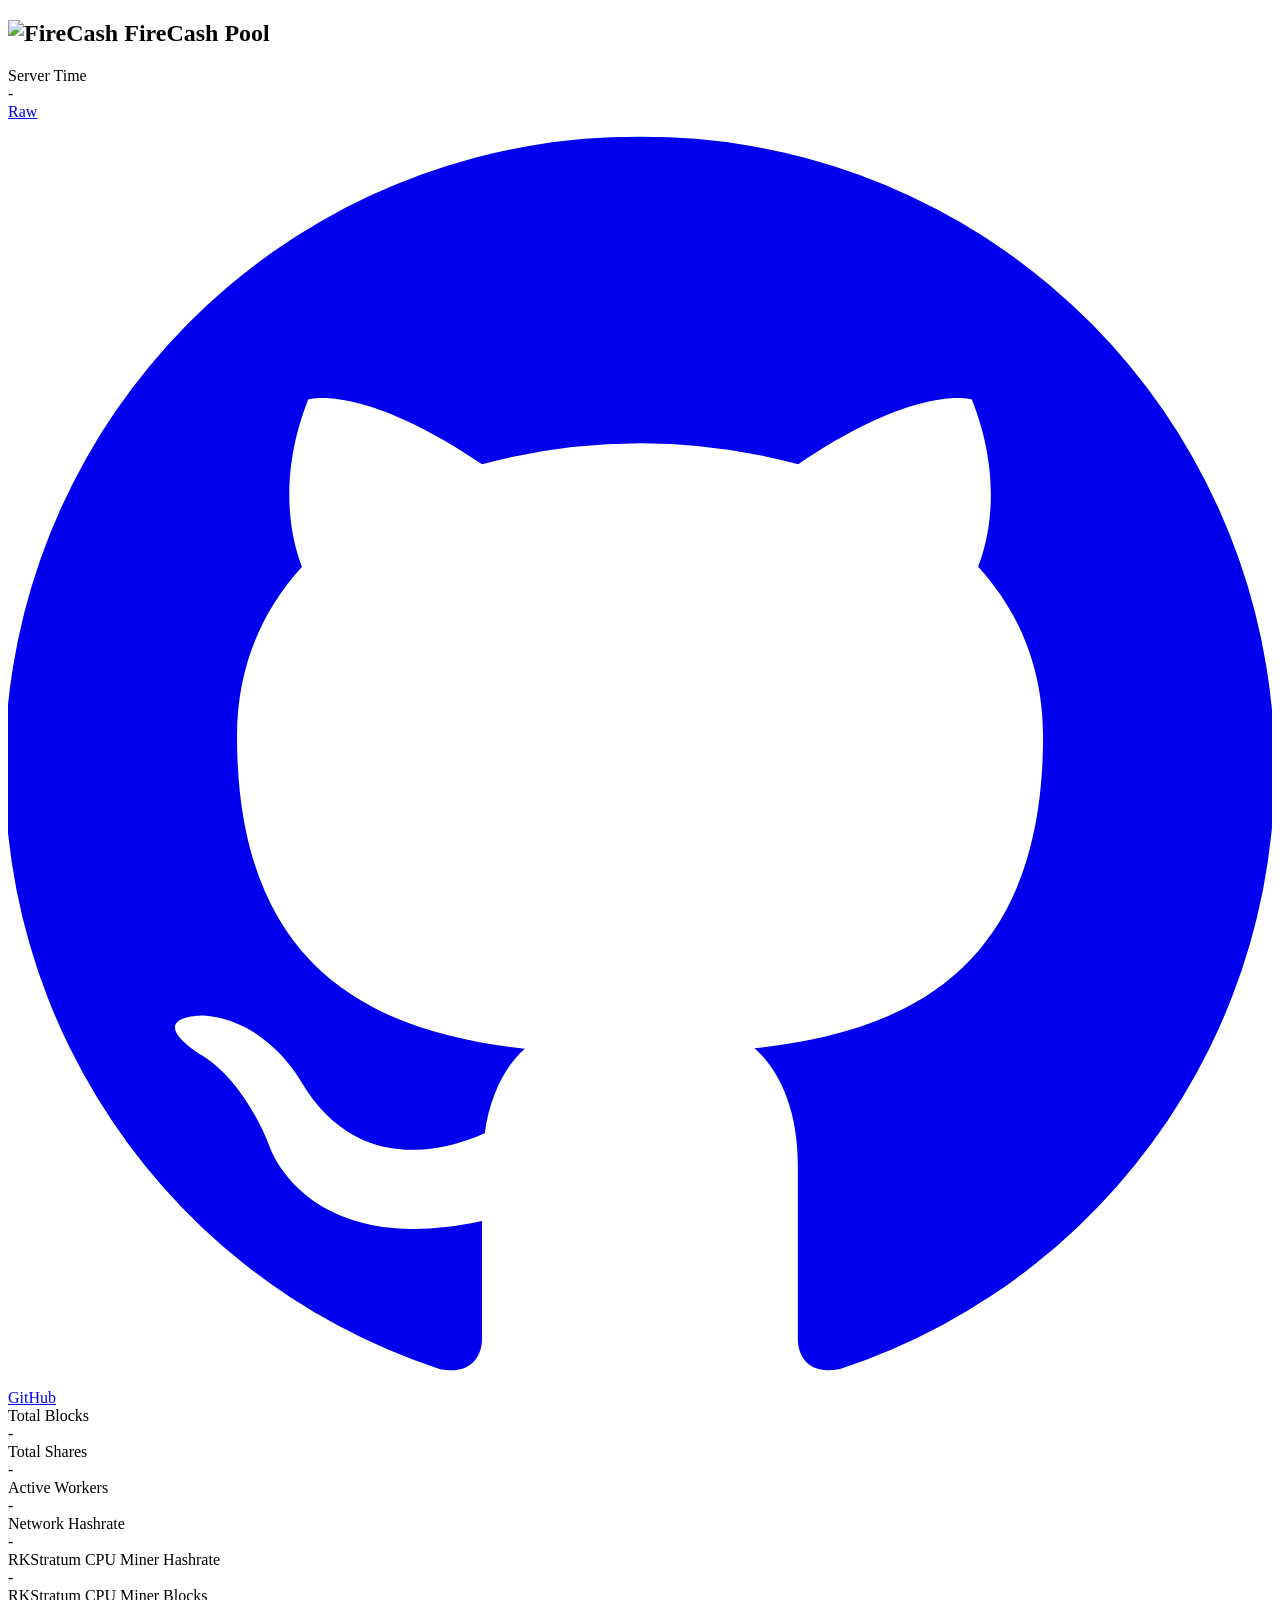
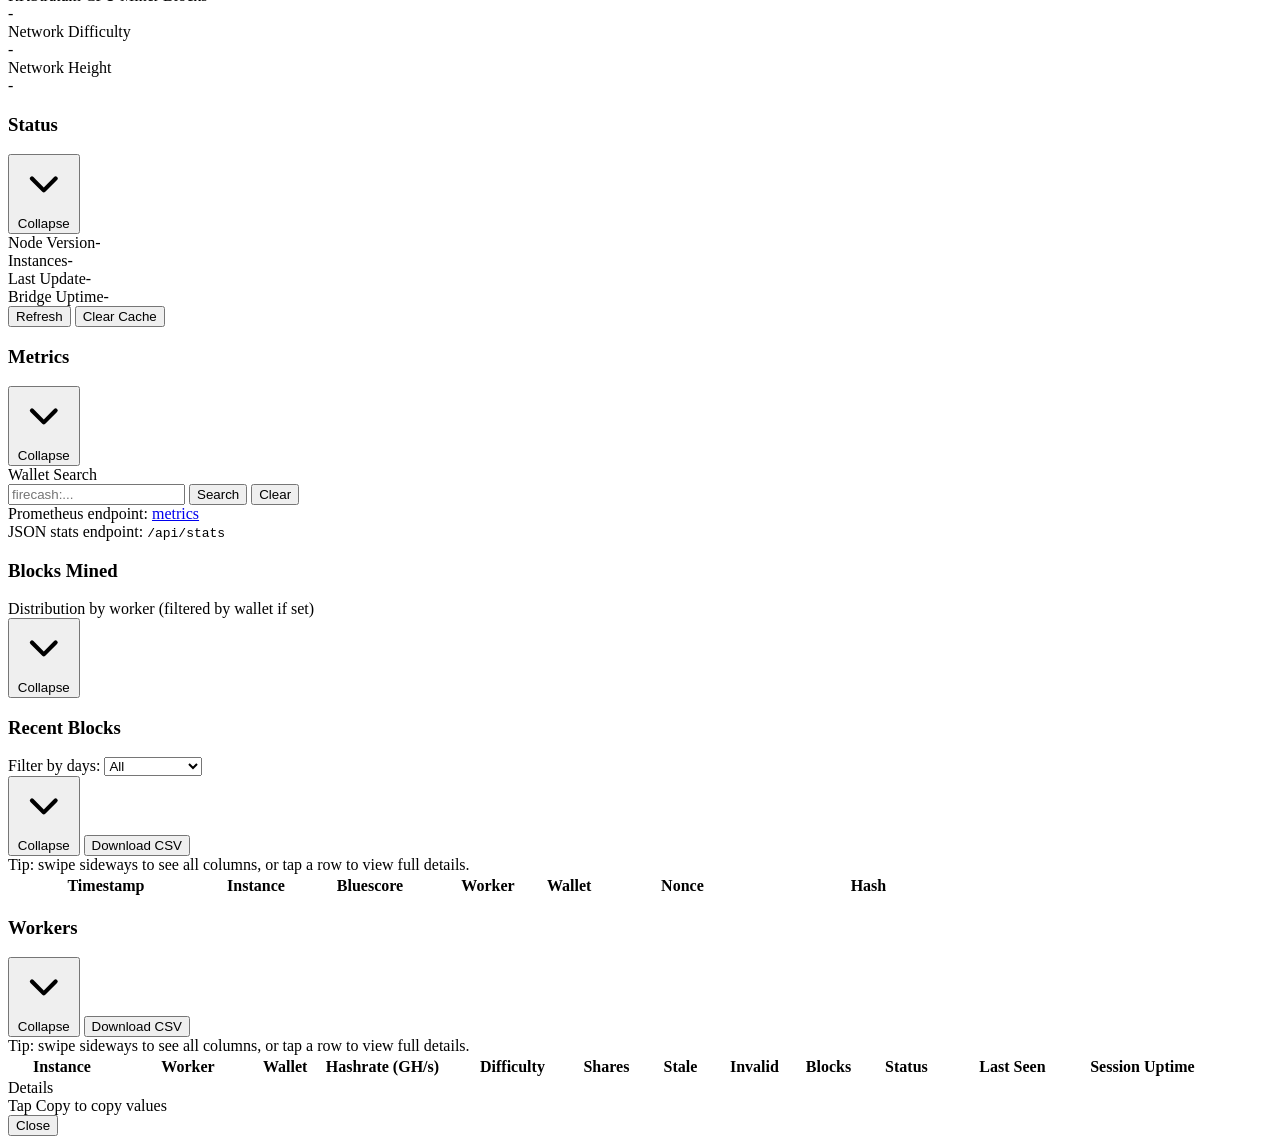
==== bridge/static/index.html @ a0e2c1fc "bridge: merged-mining (AuxPoW) decorator so ASICs can merge-mine FireCash - bridge/src/merged.rs + F" ====
<!doctype html>
<html lang="en">
<head>
  <meta charset="utf-8" />
  <meta name="viewport" content="width=device-width, initial-scale=1" />
  <title>FireCash Pool</title>
  <script src="https://cdn.tailwindcss.com"></script>
  <link rel="preconnect" href="https://fonts.googleapis.com">
  <link rel="preconnect" href="https://fonts.gstatic.com" crossorigin>
  <link href="https://fonts.googleapis.com/css2?family=Inter:wght@400;500;600;700&display=swap" rel="stylesheet">
  <link rel="stylesheet" href="static/css/site.css">
</head>
<body>
  <nav class="bg-surface-1 border-b border-card relative">
    <div class="container mx-auto px-4 py-4">
      <div class="flex items-center justify-between">
        <h1 class="text-2xl font-bold kaspa-primary flex items-center gap-3">
          <img src="static/assets/kaspa.svg" alt="FireCash" class="rk-logo h-9 w-auto" />
          <span>FireCash Pool</span>
        </h1>
        <div class="flex items-center gap-2 sm:gap-4">
          <div class="flex items-center space-x-2 sm:space-x-3">
            <div class="loader" id="status-loader"></div>
            <span id="status-text" class="status-dot status-dot--loading" title="Loading"></span>
          </div>
          <div class="flex items-center gap-2 sm:gap-3">
            <div class="bg-surface-2 border border-card px-2 py-1.5 sm:px-4 sm:py-2 rounded-lg text-xs sm:text-sm">
              <div class="text-[10px] sm:text-xs text-gray-400">Server Time</div>
              <div id="serverTime" class="text-white font-semibold tabular-nums text-[10px] sm:text-sm leading-tight">-</div>
            </div>
          </div>
          <div class="hidden md:flex items-center gap-2">
            <a class="bg-surface-2 border border-card px-4 py-2 rounded-full text-sm font-medium text-white hover:border-kaspa-primary flex items-center gap-2" href="raw.html">Raw</a>
            <a class="bg-kaspa-primary hover-bg-kaspa-primary px-4 py-2 rounded-full text-sm font-medium text-white flex items-center gap-2"
               href="https://explorer.firecash.info" target="_blank" rel="noopener noreferrer">
              <span aria-hidden="true">
                <svg viewBox="0 0 24 24" class="h-4 w-4" fill="currentColor"><path d="M12 .297a12 12 0 0 0-3.793 23.405c.6.111.793-.261.793-.58v-2.234c-3.338.726-4.033-1.416-4.033-1.416-.546-1.387-1.333-1.757-1.333-1.757-1.089-.745.083-.73.083-.73 1.205.084 1.84 1.237 1.84 1.237 1.07 1.835 2.809 1.305 3.495.998.108-.776.418-1.305.762-1.604-2.665-.3-5.466-1.334-5.466-5.932 0-1.31.468-2.381 1.235-3.221-.123-.303-.535-1.523.117-3.176 0 0 1.008-.322 3.301 1.23a11.52 11.52 0 0 1 6.003 0c2.29-1.552 3.297-1.23 3.297-1.23.654 1.653.242 2.873.119 3.176.77.84 1.233 1.911 1.233 3.221 0 4.61-2.807 5.628-5.479 5.922.43.372.823 1.102.823 2.222v3.293c0 .322.192.694.801.576A12 12 0 0 0 12 .297z"/></svg>
              </span>
              GitHub
            </a>
          </div>
        </div>
      </div>

      <div class="mt-4 grid grid-cols-2 sm:grid-cols-3 xl:grid-cols-8 gap-3">
      <div class="bg-surface-2 rounded-lg px-4 py-2 border border-card min-w-0">
        <div class="text-gray-400 text-xs">Total Blocks</div>
        <div id="totalBlocks" class="text-base font-semibold tabular-nums leading-tight truncate">-</div>
      </div>
      <div class="bg-surface-2 rounded-lg px-4 py-2 border border-card min-w-0">
        <div class="text-gray-400 text-xs">Total Shares</div>
        <div id="totalShares" class="text-base font-semibold tabular-nums leading-tight truncate">-</div>
      </div>
      <div class="bg-surface-2 rounded-lg px-4 py-2 border border-card min-w-0">
        <div class="text-gray-400 text-xs">Active Workers</div>
        <div class="flex items-baseline gap-2">
          <div id="activeWorkers" class="text-base font-semibold tabular-nums leading-tight truncate">-</div>
          <div id="totalWorkerHashrate" class="text-xs text-gray-400 tabular-nums truncate"></div>
        </div>
      </div>
      <div class="bg-surface-2 rounded-lg px-4 py-2 border border-card min-w-0">
        <div class="text-gray-400 text-xs">Network Hashrate</div>
        <div id="networkHashrate" class="text-base font-semibold tabular-nums leading-tight truncate">-</div>
      </div>
      <div class="bg-surface-2 rounded-lg px-4 py-2 border border-card min-w-0">
        <div class="text-gray-400 text-xs">RKStratum CPU Miner Hashrate</div>
        <div id="internalCpuHashrate" class="text-base font-semibold tabular-nums leading-tight truncate">-</div>
      </div>
      <div class="bg-surface-2 rounded-lg px-4 py-2 border border-card min-w-0">
        <div class="text-gray-400 text-xs">RKStratum CPU Miner Blocks</div>
        <div id="internalCpuBlocks" class="text-base font-semibold tabular-nums leading-tight truncate">-</div>
      </div>
      <div class="bg-surface-2 rounded-lg px-4 py-2 border border-card min-w-0">
        <div class="text-gray-400 text-xs">Network Difficulty</div>
        <div id="networkDifficulty" class="text-base font-semibold tabular-nums leading-tight truncate">-</div>
      </div>
      <div class="bg-surface-2 rounded-lg px-4 py-2 border border-card min-w-0">
        <div class="text-gray-400 text-xs">Network Height</div>
        <div id="networkBlockCount" class="text-base font-semibold tabular-nums leading-tight truncate">-</div>
      </div>
    </div>
    </div>
  </nav>

  <div class="container mx-auto px-4 py-8">
    <div class="grid grid-cols-1 xl:grid-cols-12 gap-6 items-start mb-8">
      <div class="xl:col-span-6 space-y-6">
        <div class="bg-surface-1 rounded-lg p-6 border border-card">
          <div class="flex items-center justify-between gap-4 mb-4">
            <h3 class="text-lg font-semibold kaspa-primary">Status</h3>
            <button type="button" class="bg-surface-2 border border-card px-3 py-1.5 rounded-lg text-xs font-medium text-white hover:border-kaspa-primary flex items-center gap-2" data-collapsible-toggle="status" aria-expanded="true">
              <svg class="h-4 w-4 transition-transform" data-collapsible-icon="status" viewBox="0 0 20 20" fill="currentColor"><path fill-rule="evenodd" d="M5.23 7.21a.75.75 0 0 1 1.06.02L10 10.94l3.71-3.71a.75.75 0 1 1 1.06 1.06l-4.24 4.24a.75.75 0 0 1-1.06 0L5.21 8.29a.75.75 0 0 1 .02-1.08z" clip-rule="evenodd"/></svg>
              <span data-collapsible-label="status">Collapse</span>
            </button>
          </div>
          <div data-collapsible-body="status">
            <div class="space-y-2 text-sm">
            <div class="flex justify-between"><span class="text-gray-400">Node Version</span><span id="kaspadVersion">-</span></div>
            <div class="flex justify-between"><span class="text-gray-400">Instances</span><span id="instances">-</span></div>
            <div class="flex justify-between"><span class="text-gray-400">Last Update</span><span id="lastUpdated">-</span></div>
            <div class="flex justify-between"><span class="text-gray-400">Bridge Uptime</span><span id="bridgeUptime">-</span></div>
          </div>
          </div>
          <div class="mt-4 flex gap-3">
            <button id="refreshBtn" class="bg-kaspa-primary hover-bg-kaspa-primary px-6 py-2 rounded-lg text-sm font-medium text-white">
              Refresh
            </button>
            <button id="clearCacheBtn" class="bg-surface-2 border border-card px-6 py-2 rounded-lg text-sm font-medium text-white hover:border-kaspa-primary">
              Clear Cache
            </button>
          </div>
        </div>

        <div class="bg-surface-1 rounded-lg p-6 border border-card">
        <div class="flex items-center justify-between gap-4 mb-4">
          <h3 class="text-lg font-semibold kaspa-primary">Metrics</h3>
          <button type="button" class="bg-surface-2 border border-card px-3 py-1.5 rounded-lg text-xs font-medium text-white hover:border-kaspa-primary flex items-center gap-2" data-collapsible-toggle="metrics" aria-expanded="true">
            <svg class="h-4 w-4 transition-transform" data-collapsible-icon="metrics" viewBox="0 0 20 20" fill="currentColor"><path fill-rule="evenodd" d="M5.23 7.21a.75.75 0 0 1 1.06.02L10 10.94l3.71-3.71a.75.75 0 1 1 1.06 1.06l-4.24 4.24a.75.75 0 0 1-1.06 0L5.21 8.29a.75.75 0 0 1 .02-1.08z" clip-rule="evenodd"/></svg>
            <span data-collapsible-label="metrics">Collapse</span>
          </button>
        </div>

        <div class="pt-2">
          <label class="text-gray-400">Wallet Search</label>
          <div class="mt-1 flex items-center gap-2">
            <input id="walletSearchInput" type="text" placeholder="firecash:..." autocomplete="off"
              class="w-full px-4 py-2 bg-surface-2 border border-card rounded-lg text-white placeholder-gray-400 focus:outline-none focus:border-kaspa-primary" />
            <button id="walletSearchBtn" type="button" class="bg-kaspa-primary hover-bg-kaspa-primary px-4 py-2 rounded-lg text-sm font-medium text-white">Search</button>
            <button id="walletClearBtn" type="button" class="bg-surface-2 border border-card px-4 py-2 rounded-lg text-sm font-medium text-white hover:border-kaspa-primary">Clear</button>
          </div>
          <input id="walletFilter" type="hidden" />
          <div id="walletSummary" class="mt-3 hidden bg-surface-2 border border-card rounded-lg px-4 py-3"></div>
        </div>

        <div class="text-sm text-gray-300 space-y-2" data-collapsible-body="metrics">
          <div>Prometheus endpoint: <a class="kaspa-primary" href="metrics" target="_blank">metrics</a></div>
          <div>JSON stats endpoint: <code class="text-white">/api/stats</code></div>
        </div>
      </div>
      </div>

      <div class="bg-surface-2 rounded-lg p-6 border border-card xl:col-span-6">
        <div class="flex items-center justify-between gap-4 mb-4">
          <h3 class="text-lg font-semibold kaspa-primary">Blocks Mined</h3>
          <div class="flex items-center gap-3">
            <div class="text-xs text-gray-400">Distribution by worker (filtered by wallet if set)</div>
            <button type="button" class="bg-surface-1 border border-card px-3 py-1.5 rounded-lg text-xs font-medium text-white hover:border-kaspa-primary flex items-center gap-2" data-collapsible-toggle="blocksMined" aria-expanded="true">
              <svg class="h-4 w-4 transition-transform" data-collapsible-icon="blocksMined" viewBox="0 0 20 20" fill="currentColor"><path fill-rule="evenodd" d="M5.23 7.21a.75.75 0 0 1 1.06.02L10 10.94l3.71-3.71a.75.75 0 1 1 1.06 1.06l-4.24 4.24a.75.75 0 0 1-1.06 0L5.21 8.29a.75.75 0 0 1 .02-1.08z" clip-rule="evenodd"/></svg>
              <span data-collapsible-label="blocksMined">Collapse</span>
            </button>
          </div>
        </div>
        <div data-collapsible-body="blocksMined">
          <div class="grid grid-cols-1 lg:grid-cols-2 gap-6">
            <div class="flex items-center justify-center">
              <div id="blocksPie" class="w-72 h-72"></div>
            </div>
            <div>
              <div id="blocksPieLegend" class="space-y-2 text-sm"></div>
            </div>
          </div>
        </div>
      </div>
    </div>

    <div class="bg-surface-2 rounded-lg p-4 sm:p-6 border border-card mb-8 xl:col-span-12">
        <div class="flex flex-col sm:flex-row sm:items-center sm:justify-between gap-3 sm:gap-4 mb-4">
          <h3 class="text-lg font-semibold kaspa-primary">Recent Blocks</h3>
          <div class="flex flex-col sm:flex-row items-stretch sm:items-center gap-2 sm:gap-3">
            <div class="flex items-center gap-2">
              <label for="blocksDayFilter" class="text-xs text-gray-400 whitespace-nowrap">Filter by days:</label>
              <select id="blocksDayFilter" class="flex-1 sm:flex-none bg-surface-1 border border-card px-2 sm:px-3 py-1.5 rounded-lg text-xs sm:text-sm text-white hover:border-kaspa-primary focus:outline-none focus:border-kaspa-primary min-w-0">
                <option value="0">All</option>
                <option value="1">Last 1 day</option>
                <option value="3">Last 3 days</option>
                <option value="7">Last 7 days</option>
                <option value="14">Last 14 days</option>
                <option value="30">Last 30 days</option>
              </select>
            </div>
            <div class="flex items-center gap-2">
              <button type="button" class="bg-surface-1 border border-card px-2 sm:px-3 py-1.5 rounded-lg text-xs font-medium text-white hover:border-kaspa-primary flex items-center gap-1.5 sm:gap-2" data-collapsible-toggle="recentBlocks" aria-expanded="true">
                <svg class="h-3.5 w-3.5 sm:h-4 sm:w-4 transition-transform" data-collapsible-icon="recentBlocks" viewBox="0 0 20 20" fill="currentColor"><path fill-rule="evenodd" d="M5.23 7.21a.75.75 0 0 1 1.06.02L10 10.94l3.71-3.71a.75.75 0 1 1 1.06 1.06l-4.24 4.24a.75.75 0 0 1-1.06 0L5.21 8.29a.75.75 0 0 1 .02-1.08z" clip-rule="evenodd"/></svg>
                <span data-collapsible-label="recentBlocks" class="hidden sm:inline">Collapse</span>
              </button>
              <button id="downloadBlocksCsv" type="button" class="flex-1 sm:flex-none bg-surface-1 border border-card px-3 sm:px-4 py-1.5 sm:py-2 rounded-lg text-xs sm:text-sm font-medium text-white hover:border-kaspa-primary whitespace-nowrap">Download CSV</button>
            </div>
          </div>
        </div>
        <div data-collapsible-body="recentBlocks">
          <div class="sm:hidden text-xs text-gray-400 mb-2">Tip: swipe sideways to see all columns, or tap a row to view full details.</div>
          <div class="table-wrap">
            <table class="min-w-[980px] w-max text-sm">
              <colgroup>
                <col style="width: 12rem;" />
                <col style="width: 6.5rem;" />
                <col style="width: 7.5rem;" />
                <col style="width: 7rem;" />
                <col />
                <col style="width: 11rem;" />
                <col style="width: 12rem;" />
              </colgroup>
              <thead class="text-gray-400">
                <tr class="border-b border-card">
                  <th class="text-left py-2 pr-3">Timestamp</th>
                  <th class="text-left py-2 pr-3">Instance</th>
                  <th class="text-left py-2 pr-3">Bluescore</th>
                  <th class="text-left py-2 pr-3">Worker</th>
                  <th class="text-left py-2 pr-3">Wallet</th>
                  <th class="text-left py-2 pr-3">Nonce</th>
                  <th class="text-left py-2 pr-3">Hash</th>
                </tr>
              </thead>
              <tbody id="blocksBody" class="text-gray-200"></tbody>
            </table>
          </div>
        </div>
      </div>

    <div class="bg-surface-2 rounded-lg p-6 border border-card mb-8 xl:col-span-12">
        <div class="flex items-center justify-between gap-4 mb-4">
          <h3 class="text-lg font-semibold kaspa-primary">Workers</h3>
          <div class="flex items-center gap-3">
            <button type="button" class="bg-surface-1 border border-card px-3 py-1.5 rounded-lg text-xs font-medium text-white hover:border-kaspa-primary flex items-center gap-2" data-collapsible-toggle="workers" aria-expanded="true">
              <svg class="h-4 w-4 transition-transform" data-collapsible-icon="workers" viewBox="0 0 20 20" fill="currentColor"><path fill-rule="evenodd" d="M5.23 7.21a.75.75 0 0 1 1.06.02L10 10.94l3.71-3.71a.75.75 0 1 1 1.06 1.06l-4.24 4.24a.75.75 0 0 1-1.06 0L5.21 8.29a.75.75 0 0 1 .02-1.08z" clip-rule="evenodd"/></svg>
              <span data-collapsible-label="workers">Collapse</span>
            </button>
            <button id="downloadWorkersCsv" type="button" class="bg-surface-1 border border-card px-4 py-2 rounded-lg text-sm font-medium text-white hover:border-kaspa-primary">Download CSV</button>
          </div>
        </div>
        <div data-collapsible-body="workers">
          <div class="sm:hidden text-xs text-gray-400 mb-2">Tip: swipe sideways to see all columns, or tap a row to view full details.</div>
          <div class="table-wrap" data-workers-table>
            <table class="min-w-[1400px] w-max text-sm">
              <colgroup>
                <col style="width: 6.5rem;" />
                <col style="width: 9rem;" />
                <col />
                <col style="width: 9rem;" />
                <col style="width: 7rem;" />
                <col style="width: 4.5rem;" />
                <col style="width: 4.5rem;" />
                <col style="width: 4.5rem;" />
                <col style="width: 4.5rem;" />
                <col style="width: 5rem;" />
                <col style="width: 8rem;" />
                <col style="width: 8rem;" />
              </colgroup>
              <thead class="text-gray-400">
                <tr class="border-b border-card">
                  <th class="text-left py-2 pr-3">Instance</th>
                  <th class="text-left py-2 pr-3">Worker</th>
                  <th class="text-left py-2 pr-3">Wallet</th>
                  <th class="text-left py-2 pr-3">Hashrate (GH/s)</th>
                  <th class="text-left py-2 pr-3">Difficulty</th>
                  <th class="text-left py-2 pr-3">Shares</th>
                  <th class="text-left py-2 pr-3">Stale</th>
                  <th class="text-left py-2 pr-3">Invalid</th>
                  <th class="text-left py-2 pr-3">Blocks</th>
                  <th class="text-left py-2 pr-3">Status</th>
                  <th class="text-left py-2 pr-3">Last Seen</th>
                  <th class="text-left py-2 pr-3">Session Uptime</th>
                </tr>
              </thead>
              <tbody id="workersBody" class="text-gray-200"></tbody>
            </table>
          </div>
        </div>
      </div>
    </div>
  </div>

  <div id="rowDetailModal" class="hidden fixed inset-0 z-50">
    <div id="rowDetailBackdrop" class="absolute inset-0 bg-black/60"></div>
    <div class="absolute inset-0 flex items-end sm:items-center justify-center p-3 sm:p-6">
      <div class="bg-surface-1 border border-card rounded-2xl w-full max-w-xl shadow-xl">
        <div class="flex items-center justify-between gap-4 px-5 py-4 border-b border-card">
          <div class="min-w-0">
            <div id="rowDetailTitle" class="text-base font-semibold text-white truncate">Details</div>
            <div class="text-xs text-gray-400">Tap Copy to copy values</div>
          </div>
          <button id="rowDetailClose" type="button" class="bg-surface-2 border border-card px-3 py-2 rounded-lg text-sm font-medium text-white hover:border-kaspa-primary">Close</button>
        </div>
        <div id="rowDetailBody" class="px-5 py-4 space-y-3"></div>
      </div>
    </div>
  </div>

  <script src="static/js/dashboard.js"></script>

  <div id="toast" class="hidden fixed right-4 top-4 z-50 bg-surface-1 border border-card px-4 py-2 rounded-lg text-sm text-white"></div>
</body>
</html>
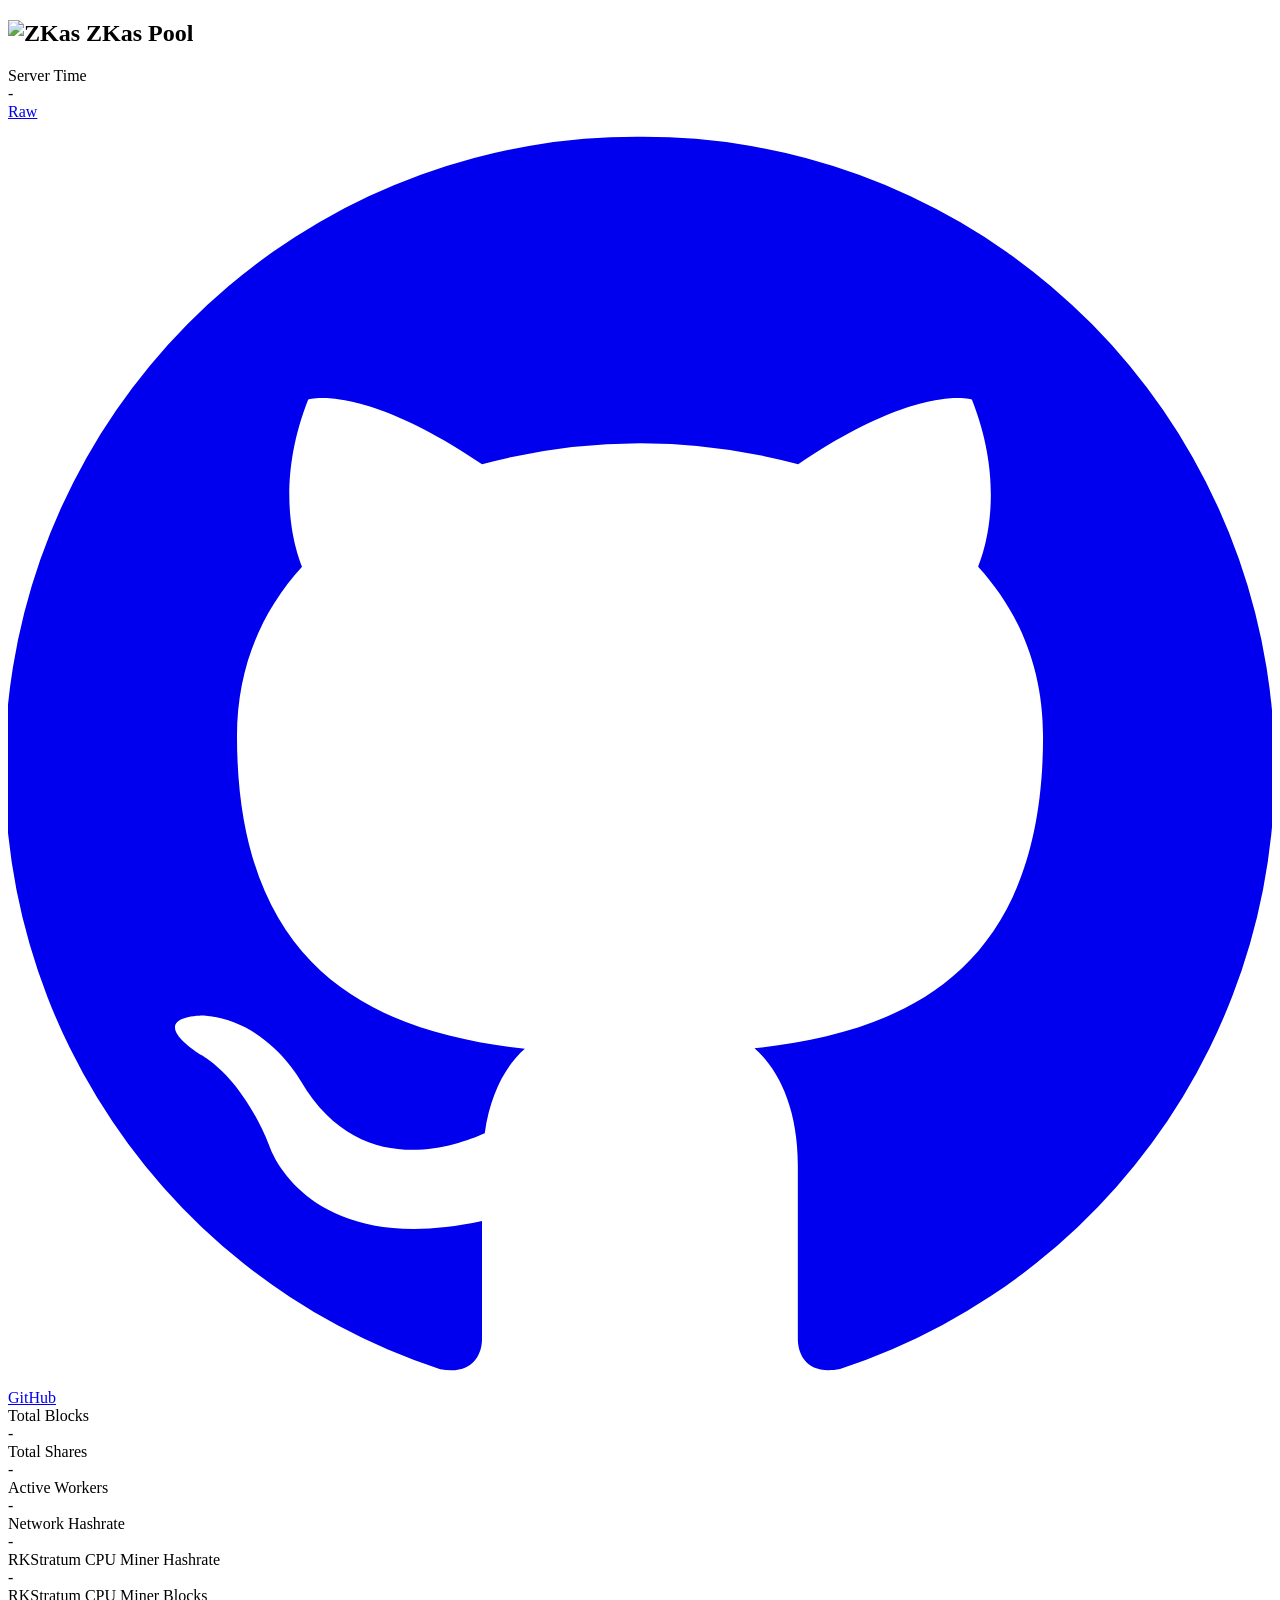
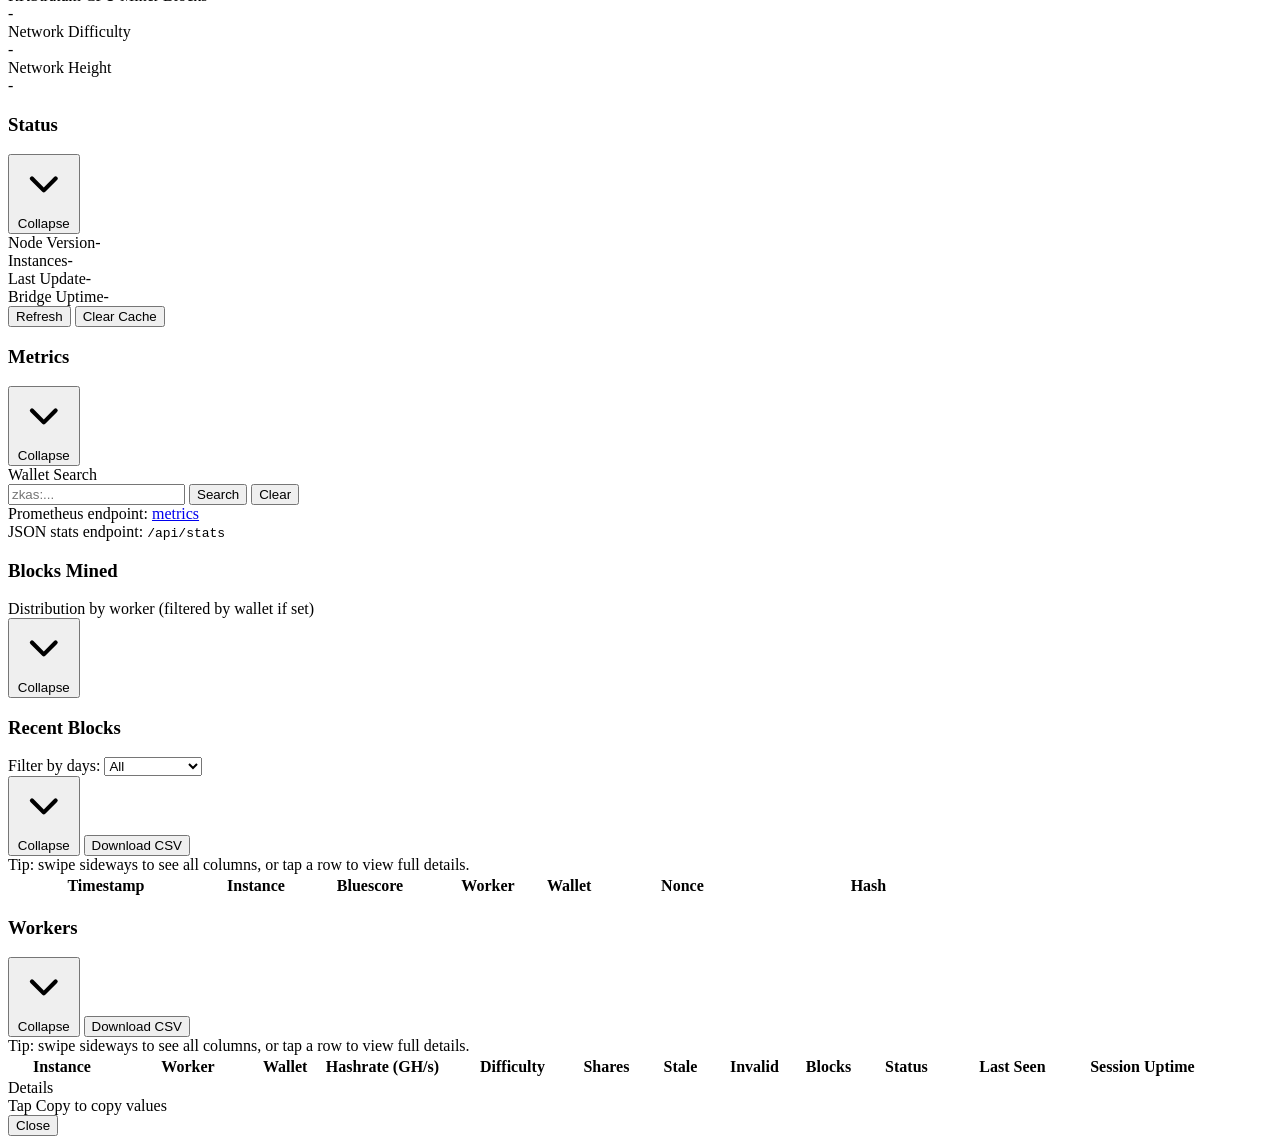
==== commit 85957548: "pool: ZKas rebrand + systemd watchdog + merged-mining" ====
--- a/bridge/static/index.html
+++ b/bridge/static/index.html
@@ -3,7 +3,7 @@
 <head>
   <meta charset="utf-8" />
   <meta name="viewport" content="width=device-width, initial-scale=1" />
-  <title>FireCash Pool</title>
+  <title>ZKas Pool</title>
   <script src="https://cdn.tailwindcss.com"></script>
   <link rel="preconnect" href="https://fonts.googleapis.com">
   <link rel="preconnect" href="https://fonts.gstatic.com" crossorigin>
@@ -15,8 +15,8 @@
     <div class="container mx-auto px-4 py-4">
       <div class="flex items-center justify-between">
         <h1 class="text-2xl font-bold kaspa-primary flex items-center gap-3">
-          <img src="static/assets/kaspa.svg" alt="FireCash" class="rk-logo h-9 w-auto" />
-          <span>FireCash Pool</span>
+          <img src="static/assets/zkas.png" alt="ZKas" class="rk-logo h-9 w-auto" />
+          <span>ZKas Pool</span>
         </h1>
         <div class="flex items-center gap-2 sm:gap-4">
           <div class="flex items-center space-x-2 sm:space-x-3">
@@ -32,7 +32,7 @@
           <div class="hidden md:flex items-center gap-2">
             <a class="bg-surface-2 border border-card px-4 py-2 rounded-full text-sm font-medium text-white hover:border-kaspa-primary flex items-center gap-2" href="raw.html">Raw</a>
             <a class="bg-kaspa-primary hover-bg-kaspa-primary px-4 py-2 rounded-full text-sm font-medium text-white flex items-center gap-2"
-               href="https://explorer.firecash.info" target="_blank" rel="noopener noreferrer">
+               href="https://explorer.zkas.info" target="_blank" rel="noopener noreferrer">
               <span aria-hidden="true">
                 <svg viewBox="0 0 24 24" class="h-4 w-4" fill="currentColor"><path d="M12 .297a12 12 0 0 0-3.793 23.405c.6.111.793-.261.793-.58v-2.234c-3.338.726-4.033-1.416-4.033-1.416-.546-1.387-1.333-1.757-1.333-1.757-1.089-.745.083-.73.083-.73 1.205.084 1.84 1.237 1.84 1.237 1.07 1.835 2.809 1.305 3.495.998.108-.776.418-1.305.762-1.604-2.665-.3-5.466-1.334-5.466-5.932 0-1.31.468-2.381 1.235-3.221-.123-.303-.535-1.523.117-3.176 0 0 1.008-.322 3.301 1.23a11.52 11.52 0 0 1 6.003 0c2.29-1.552 3.297-1.23 3.297-1.23.654 1.653.242 2.873.119 3.176.77.84 1.233 1.911 1.233 3.221 0 4.61-2.807 5.628-5.479 5.922.43.372.823 1.102.823 2.222v3.293c0 .322.192.694.801.576A12 12 0 0 0 12 .297z"/></svg>
               </span>
@@ -123,7 +123,7 @@
         <div class="pt-2">
           <label class="text-gray-400">Wallet Search</label>
           <div class="mt-1 flex items-center gap-2">
-            <input id="walletSearchInput" type="text" placeholder="firecash:..." autocomplete="off"
+            <input id="walletSearchInput" type="text" placeholder="zkas:..." autocomplete="off"
               class="w-full px-4 py-2 bg-surface-2 border border-card rounded-lg text-white placeholder-gray-400 focus:outline-none focus:border-kaspa-primary" />
             <button id="walletSearchBtn" type="button" class="bg-kaspa-primary hover-bg-kaspa-primary px-4 py-2 rounded-lg text-sm font-medium text-white">Search</button>
             <button id="walletClearBtn" type="button" class="bg-surface-2 border border-card px-4 py-2 rounded-lg text-sm font-medium text-white hover:border-kaspa-primary">Clear</button>
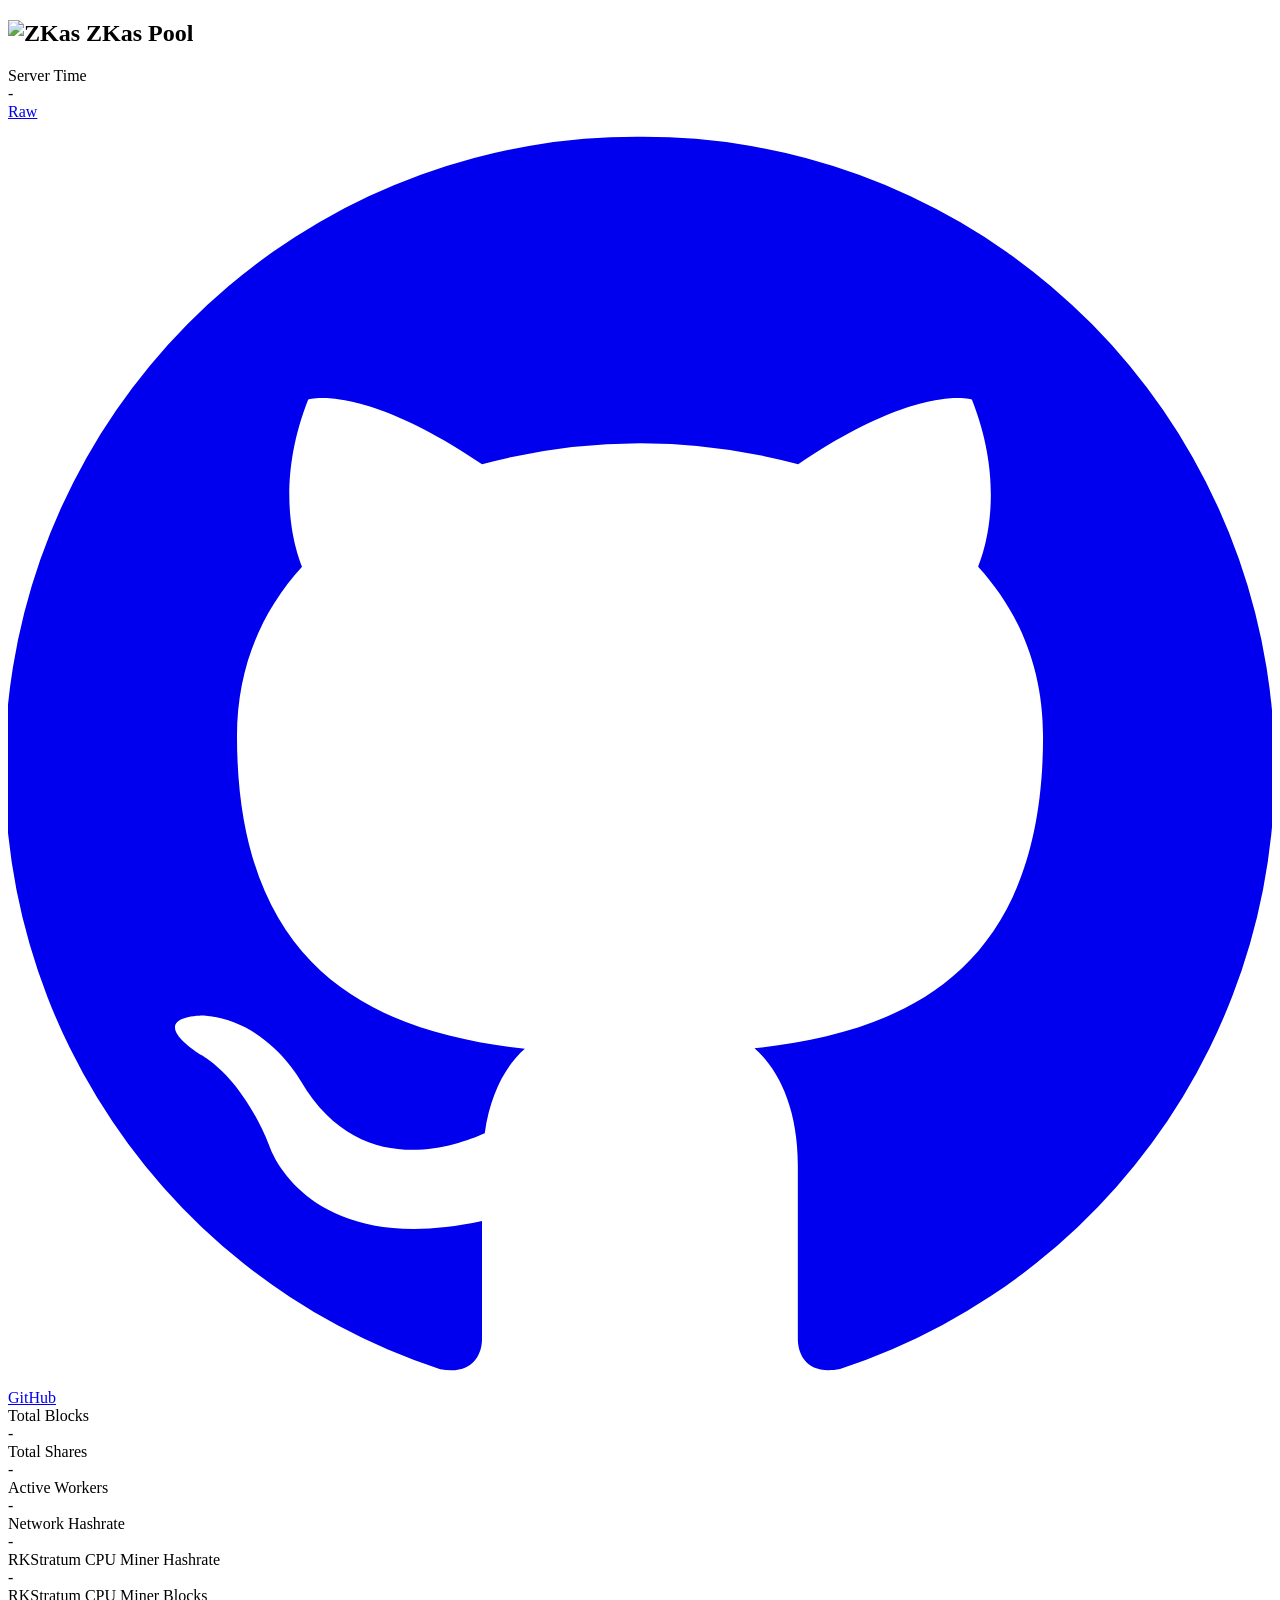
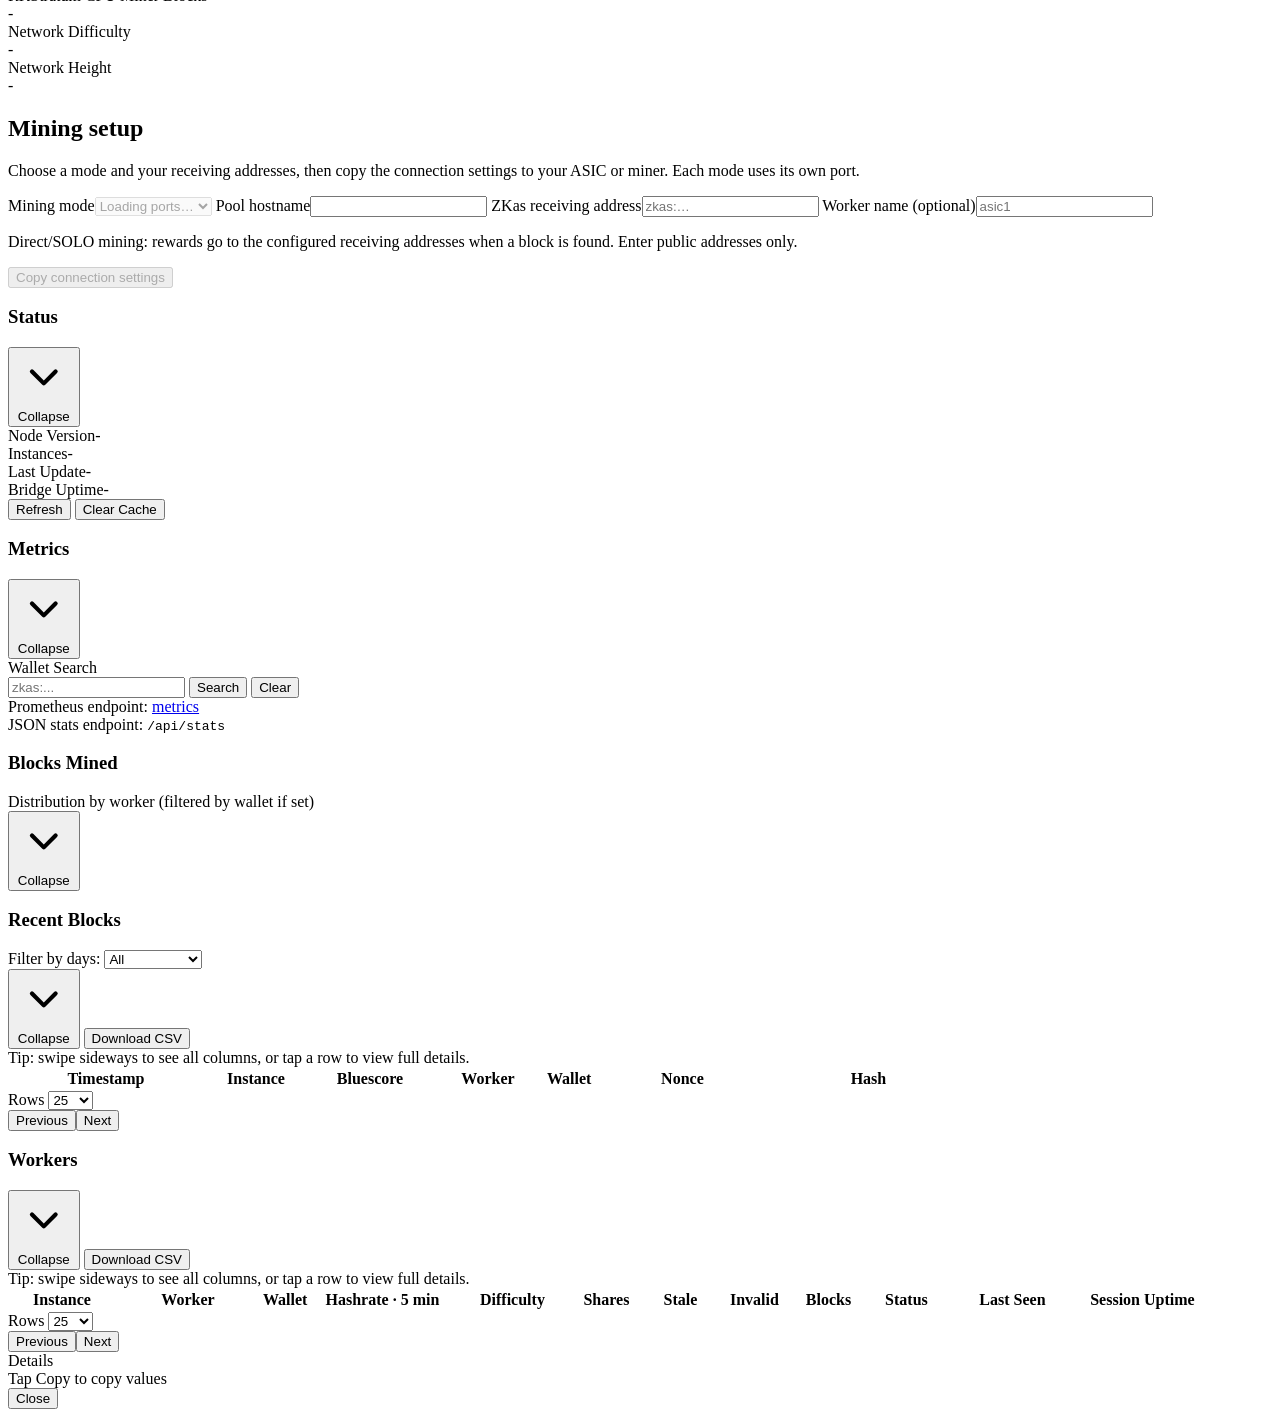
==== commit ff4fcfb0: "Merge a5f169a22def3f514ab199dec5b3b3917f768851 into f4c251038ed5ba29f1626238402f3387baadfcb9" ====
--- a/bridge/static/index.html
+++ b/bridge/static/index.html
@@ -83,6 +83,28 @@
   </nav>
 
   <div class="container mx-auto px-4 py-8">
+    <section class="bg-surface-1 rounded-lg p-6 border border-card mb-8" aria-labelledby="miningSetupTitle">
+      <h2 id="miningSetupTitle" class="text-lg font-semibold kaspa-primary mb-3">Mining setup</h2>
+      <p class="text-sm text-gray-300 mb-4">Choose a mode and your receiving addresses, then copy the connection settings to your ASIC or miner. Each mode uses its own port.</p>
+      <form id="miningSetup" class="grid grid-cols-1 md:grid-cols-2 gap-4" autocomplete="off">
+        <label>Mining mode<select id="miningMode" disabled class="block w-full p-2 bg-surface-2 border border-card rounded-lg"><option>Loading ports…</option></select></label>
+        <label>Pool hostname<input id="miningHost" name="host" class="block w-full p-2 bg-surface-2 border border-card rounded-lg" spellcheck="false"></label>
+        <label>ZKas receiving address<input name="zkas" placeholder="zkas:…" class="block w-full p-2 bg-surface-2 border border-card rounded-lg" spellcheck="false"></label>
+        <label>Worker name (optional)<input name="worker" placeholder="asic1" maxlength="64" class="block w-full p-2 bg-surface-2 border border-card rounded-lg" spellcheck="false"></label>
+        <label id="kaspaPayoutField" hidden>Kaspa receiving address<input name="kaspa" placeholder="kaspa:…" class="block w-full p-2 bg-surface-2 border border-card rounded-lg" spellcheck="false"></label>
+      </form>
+      <p id="parentNetwork" class="text-xs text-gray-400 mt-2"></p>
+      <p class="text-xs text-gray-400 mt-2">Direct/SOLO mining: rewards go to the configured receiving addresses when a block is found. Enter public addresses only.</p>
+      <p id="miningMergeNote" hidden class="text-xs text-gray-400 mt-2">The miner's Password field carries the parent-chain receiving address, not your wallet password. This generator requires your own address. Parent-chain fee: rewards go to the pool for one minute per hour. If the parent is unavailable, this port can temporarily mine native ZKas.</p>
+      <p id="miningSetupError" role="status" aria-live="polite" class="text-sm text-gray-300 mt-3"></p>
+      <div id="miningCredentials" hidden class="mt-4 bg-surface-2 border border-card rounded-lg p-4 space-y-2 text-sm">
+        <div>URL: <code id="miningUrl" class="break-all select-all"></code></div>
+        <div>Worker / username: <code id="miningUsername" class="break-all select-all"></code></div>
+        <div>Password: <code id="miningPassword" class="break-all select-all"></code></div>
+      </div>
+      <button id="miningCopy" type="button" disabled class="mt-3 bg-kaspa-primary hover-bg-kaspa-primary px-4 py-2 rounded-lg text-sm font-medium text-white">Copy connection settings</button>
+    </section>
+
     <div class="grid grid-cols-1 xl:grid-cols-12 gap-6 items-start mb-8">
       <div class="xl:col-span-6 space-y-6">
         <div class="bg-surface-1 rounded-lg p-6 border border-card">
@@ -214,6 +236,11 @@
               <tbody id="blocksBody" class="text-gray-200"></tbody>
             </table>
           </div>
+          <nav aria-label="Blocks pagination" class="flex flex-wrap items-center justify-between gap-3 mt-3 text-xs text-gray-300">
+            <label>Rows <select id="blocksPageSize" class="bg-surface-1 border border-card rounded px-2 py-1"><option>25</option><option>50</option><option>100</option></select></label>
+            <span id="blocksPageInfo" aria-live="polite"></span>
+            <div class="flex gap-2"><button id="blocksPrev" type="button" class="bg-surface-1 border border-card rounded px-3 py-1 disabled:opacity-40">Previous</button><button id="blocksNext" type="button" class="bg-surface-1 border border-card rounded px-3 py-1 disabled:opacity-40">Next</button></div>
+          </nav>
         </div>
       </div>
 
@@ -251,7 +278,7 @@
                   <th class="text-left py-2 pr-3">Instance</th>
                   <th class="text-left py-2 pr-3">Worker</th>
                   <th class="text-left py-2 pr-3">Wallet</th>
-                  <th class="text-left py-2 pr-3">Hashrate (GH/s)</th>
+                  <th class="text-left py-2 pr-3">Hashrate · 5 min</th>
                   <th class="text-left py-2 pr-3">Difficulty</th>
                   <th class="text-left py-2 pr-3">Shares</th>
                   <th class="text-left py-2 pr-3">Stale</th>
@@ -265,6 +292,11 @@
               <tbody id="workersBody" class="text-gray-200"></tbody>
             </table>
           </div>
+          <nav aria-label="Workers pagination" class="flex flex-wrap items-center justify-between gap-3 mt-3 text-xs text-gray-300">
+            <label>Rows <select id="workersPageSize" class="bg-surface-1 border border-card rounded px-2 py-1"><option>25</option><option>50</option><option>100</option></select></label>
+            <span id="workersPageInfo" aria-live="polite"></span>
+            <div class="flex gap-2"><button id="workersPrev" type="button" class="bg-surface-1 border border-card rounded px-3 py-1 disabled:opacity-40">Previous</button><button id="workersNext" type="button" class="bg-surface-1 border border-card rounded px-3 py-1 disabled:opacity-40">Next</button></div>
+          </nav>
         </div>
       </div>
     </div>
@@ -287,6 +319,7 @@
   </div>
 
   <script src="static/js/dashboard.js"></script>
+  <script src="static/js/mining-setup.js"></script>
 
   <div id="toast" class="hidden fixed right-4 top-4 z-50 bg-surface-1 border border-card px-4 py-2 rounded-lg text-sm text-white"></div>
 </body>
